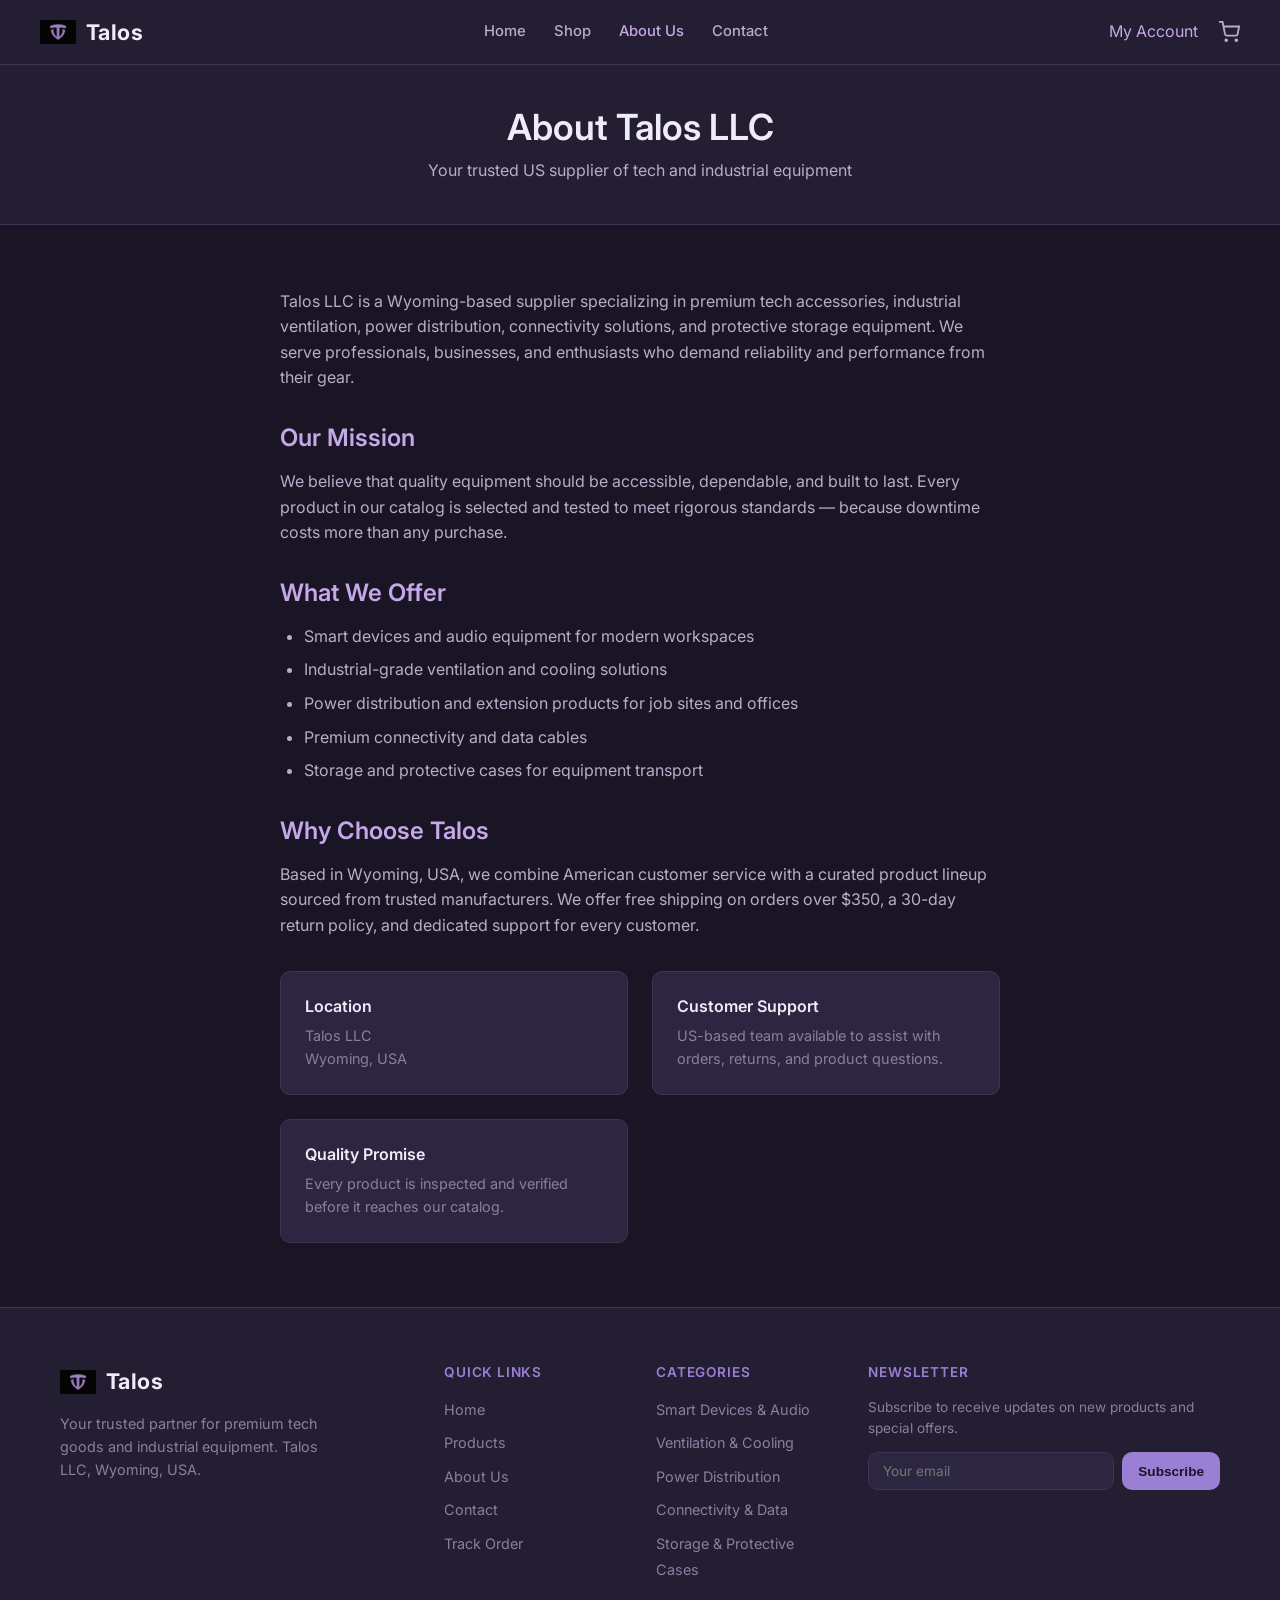
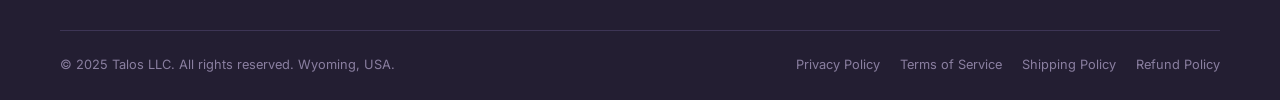
==== about.html @ 1036d042 "Initial commit: Talos LLC static website for GitHub Pages." ====
<!DOCTYPE html>
<html lang="en">
<head>
  <meta charset="UTF-8">
  <meta name="viewport" content="width=device-width, initial-scale=1.0">
  <title>About Us — Talos LLC</title>
  <link rel="preconnect" href="https://fonts.googleapis.com">
  <link rel="preconnect" href="https://fonts.gstatic.com" crossorigin>
  <link href="https://fonts.googleapis.com/css2?family=Inter:wght@400;500;600;700&display=swap" rel="stylesheet">
  <link rel="stylesheet" href="css/styles.css">
  <link rel="icon" href="images/logo.png" type="image/png">
</head>
<body>

<header class="site-header">
  <div class="container header-inner">
    <a href="index.html" class="logo">
      <img src="images/logo.png" alt="Talos LLC">
      Talos
    </a>
    <nav class="main-nav">
      <a href="index.html">Home</a>
      <a href="shop.html">Shop</a>
      <a href="about.html" class="active">About Us</a>
      <a href="contact.html">Contact</a>
    </nav>
    <div class="header-actions">
      <a href="account.html" class="main-nav" style="display:flex;">My Account</a>
      <a href="cart.html" class="cart-link">
        <svg width="22" height="22" viewBox="0 0 24 24" fill="none" stroke="currentColor" stroke-width="2"><circle cx="9" cy="21" r="1"/><circle cx="20" cy="21" r="1"/><path d="M1 1h4l2.68 13.39a2 2 0 0 0 2 1.61h9.72a2 2 0 0 0 2-1.61L23 6H6"/></svg>
        <span class="cart-count">0</span>
      </a>
      <button class="mobile-menu-toggle" aria-label="Menu">
        <span></span><span></span><span></span>
      </button>
    </div>
  </div>
  <nav class="mobile-nav container">
    <a href="index.html">Home</a>
    <a href="shop.html">Shop</a>
    <a href="about.html">About Us</a>
    <a href="contact.html">Contact</a>
    <a href="account.html">My Account</a>
    <a href="cart.html">Cart</a>
  </nav>
</header>

<main>
  <div class="page-header">
    <div class="container">
      <h1>About Talos LLC</h1>
      <p>Your trusted US supplier of tech and industrial equipment</p>
    </div>
  </div>

  <section>
    <div class="container content-section">
      <p>Talos LLC is a Wyoming-based supplier specializing in premium tech accessories, industrial ventilation, power distribution, connectivity solutions, and protective storage equipment. We serve professionals, businesses, and enthusiasts who demand reliability and performance from their gear.</p>

      <h2>Our Mission</h2>
      <p>We believe that quality equipment should be accessible, dependable, and built to last. Every product in our catalog is selected and tested to meet rigorous standards — because downtime costs more than any purchase.</p>

      <h2>What We Offer</h2>
      <ul>
        <li>Smart devices and audio equipment for modern workspaces</li>
        <li>Industrial-grade ventilation and cooling solutions</li>
        <li>Power distribution and extension products for job sites and offices</li>
        <li>Premium connectivity and data cables</li>
        <li>Storage and protective cases for equipment transport</li>
      </ul>

      <h2>Why Choose Talos</h2>
      <p>Based in Wyoming, USA, we combine American customer service with a curated product lineup sourced from trusted manufacturers. We offer free shipping on orders over $350, a 30-day return policy, and dedicated support for every customer.</p>

      <div class="info-grid">
        <div class="info-card">
          <h3>Location</h3>
          <p>Talos LLC<br>Wyoming, USA</p>
        </div>
        <div class="info-card">
          <h3>Customer Support</h3>
          <p>US-based team available to assist with orders, returns, and product questions.</p>
        </div>
        <div class="info-card">
          <h3>Quality Promise</h3>
          <p>Every product is inspected and verified before it reaches our catalog.</p>
        </div>
      </div>
    </div>
  </section>
</main>

<footer class="site-footer">
  <div class="container">
    <div class="footer-grid">
      <div class="footer-brand">
        <a href="index.html" class="logo">
          <img src="images/logo.png" alt="Talos LLC">
          Talos
        </a>
        <p>Your trusted partner for premium tech goods and industrial equipment. Talos LLC, Wyoming, USA.</p>
      </div>
      <div class="footer-col">
        <h4>Quick Links</h4>
        <ul>
          <li><a href="index.html">Home</a></li>
          <li><a href="shop.html">Products</a></li>
          <li><a href="about.html">About Us</a></li>
          <li><a href="contact.html">Contact</a></li>
          <li><a href="track-order.html">Track Order</a></li>
        </ul>
      </div>
      <div class="footer-col">
        <h4>Categories</h4>
        <ul>
          <li><a href="shop.html?category=smart-devices">Smart Devices & Audio</a></li>
          <li><a href="shop.html?category=ventilation">Ventilation & Cooling</a></li>
          <li><a href="shop.html?category=power">Power Distribution</a></li>
          <li><a href="shop.html?category=connectivity">Connectivity & Data</a></li>
          <li><a href="shop.html?category=storage">Storage & Protective Cases</a></li>
        </ul>
      </div>
      <div class="footer-col">
        <h4>Newsletter</h4>
        <p style="color: var(--text-muted); font-size: 0.85rem;">Subscribe to receive updates on new products and special offers.</p>
        <form id="newsletter-form" class="newsletter-form">
          <div class="form-fields" style="display: contents;">
            <input type="email" placeholder="Your email" required>
            <button type="submit">Subscribe</button>
          </div>
          <div class="form-success">
            <h3>Thank you!</h3>
            <p style="color: var(--text-secondary);">You've been subscribed to our newsletter.</p>
          </div>
        </form>
      </div>
    </div>
    <div class="footer-bottom">
      <p>&copy; 2025 Talos LLC. All rights reserved. Wyoming, USA.</p>
      <div class="footer-legal">
        <a href="privacy.html">Privacy Policy</a>
        <a href="terms.html">Terms of Service</a>
        <a href="shipping.html">Shipping Policy</a>
        <a href="refunds.html">Refund Policy</a>
      </div>
    </div>
  </div>
</footer>

<script src="https://code.jquery.com/jquery-3.7.1.min.js"></script>
<script src="js/products.js"></script>
<script src="js/cart.js"></script>
<script src="js/main.js"></script>
</body>
</html>
---- css/styles.css ----
/* Talos LLC — Dark Lilac Theme */
:root {
  --bg-primary: #1a1525;
  --bg-secondary: #231e32;
  --bg-card: #2d2640;
  --bg-card-hover: #362f4d;
  --accent: #9b7fd4;
  --accent-light: #c4a8e8;
  --accent-dark: #7a5fb8;
  --text-primary: #f0ebf8;
  --text-secondary: #b8adc9;
  --text-muted: #8a7fa0;
  --border: #3d3555;
  --success: #6dd4a0;
  --error: #e87b7b;
  --radius: 10px;
  --radius-lg: 16px;
  --shadow: 0 4px 24px rgba(0, 0, 0, 0.35);
  --transition: 0.25s ease;
  --font: 'Inter', -apple-system, BlinkMacSystemFont, 'Segoe UI', sans-serif;
  --max-width: 1200px;
}

*, *::before, *::after { box-sizing: border-box; margin: 0; padding: 0; }

html { scroll-behavior: smooth; }

body {
  font-family: var(--font);
  background: var(--bg-primary);
  color: var(--text-primary);
  line-height: 1.6;
  min-height: 100vh;
  display: flex;
  flex-direction: column;
}

img { max-width: 100%; height: auto; display: block; }

a { color: var(--accent-light); text-decoration: none; transition: color var(--transition); }
a:hover { color: var(--accent); }

h1, h2, h3, h4 { line-height: 1.25; font-weight: 600; }

.container {
  width: 100%;
  max-width: var(--max-width);
  margin: 0 auto;
  padding: 0 1.25rem;
}

/* Header */
.site-header {
  background: var(--bg-secondary);
  border-bottom: 1px solid var(--border);
  position: sticky;
  top: 0;
  z-index: 100;
}

.header-inner {
  display: flex;
  align-items: center;
  justify-content: space-between;
  padding: 0.875rem 0;
  gap: 1rem;
}

.logo {
  display: flex;
  align-items: center;
  gap: 0.625rem;
  font-size: 1.35rem;
  font-weight: 700;
  color: var(--text-primary);
  letter-spacing: 0.02em;
}

.logo img { width: 36px; height: 36px; object-fit: contain; }
.logo:hover { color: var(--accent-light); }

.main-nav { display: flex; align-items: center; gap: 1.75rem; }
.main-nav a {
  color: var(--text-secondary);
  font-size: 0.925rem;
  font-weight: 500;
}
.main-nav a:hover, .main-nav a.active { color: var(--accent-light); }

.header-actions { display: flex; align-items: center; gap: 1.25rem; }

.cart-link {
  position: relative;
  color: var(--text-secondary);
  display: flex;
  align-items: center;
  gap: 0.375rem;
}
.cart-link:hover { color: var(--accent-light); }

.cart-count {
  background: var(--accent);
  color: var(--bg-primary);
  font-size: 0.7rem;
  font-weight: 700;
  width: 18px;
  height: 18px;
  border-radius: 50%;
  display: none;
  align-items: center;
  justify-content: center;
}
.cart-count.visible { display: flex; }

.mobile-menu-toggle {
  display: none;
  background: none;
  border: none;
  cursor: pointer;
  padding: 0.25rem;
  flex-direction: column;
  gap: 5px;
}
.mobile-menu-toggle span {
  display: block;
  width: 24px;
  height: 2px;
  background: var(--text-primary);
  transition: var(--transition);
}
.mobile-menu-toggle.active span:nth-child(1) { transform: rotate(45deg) translate(5px, 5px); }
.mobile-menu-toggle.active span:nth-child(2) { opacity: 0; }
.mobile-menu-toggle.active span:nth-child(3) { transform: rotate(-45deg) translate(5px, -5px); }

.mobile-nav {
  display: none;
  flex-direction: column;
  padding: 1rem 0;
  border-top: 1px solid var(--border);
  gap: 0.75rem;
}
.mobile-nav.open { display: flex; }
.mobile-nav a { color: var(--text-secondary); padding: 0.5rem 0; font-weight: 500; }

/* Buttons */
.btn {
  display: inline-flex;
  align-items: center;
  justify-content: center;
  padding: 0.75rem 1.5rem;
  border-radius: var(--radius);
  font-family: var(--font);
  font-size: 0.925rem;
  font-weight: 600;
  cursor: pointer;
  border: 2px solid transparent;
  transition: all var(--transition);
  text-align: center;
}

.btn-primary {
  background: linear-gradient(135deg, var(--accent), var(--accent-dark));
  color: #fff;
  border-color: var(--accent);
}
.btn-primary:hover {
  background: linear-gradient(135deg, var(--accent-light), var(--accent));
  box-shadow: 0 0 20px rgba(155, 127, 212, 0.35);
  color: #fff;
}

.btn-outline {
  background: transparent;
  color: var(--accent-light);
  border-color: var(--accent);
}
.btn-outline:hover { background: rgba(155, 127, 212, 0.12); color: var(--accent-light); }

.btn-sm { padding: 0.5rem 1rem; font-size: 0.85rem; }
.btn-lg { padding: 0.875rem 2rem; font-size: 1rem; }
.btn-block { width: 100%; }

.add-to-cart-btn.added { background: var(--success); border-color: var(--success); }

/* Hero */
.hero {
  position: relative;
  min-height: 520px;
  display: flex;
  align-items: center;
  overflow: hidden;
}

.hero-bg {
  position: absolute;
  inset: 0;
  background-size: cover;
  background-position: center;
  filter: brightness(0.45);
}

.hero-bg::after {
  content: '';
  position: absolute;
  inset: 0;
  background: linear-gradient(135deg, rgba(26, 21, 37, 0.92) 0%, rgba(45, 38, 64, 0.75) 50%, rgba(122, 95, 184, 0.25) 100%);
}

.hero-content {
  position: relative;
  z-index: 1;
  max-width: 640px;
  padding: 4rem 0;
}

.hero h1 {
  font-size: clamp(2rem, 5vw, 3.25rem);
  margin-bottom: 1.25rem;
  background: linear-gradient(135deg, var(--text-primary), var(--accent-light));
  -webkit-background-clip: text;
  -webkit-text-fill-color: transparent;
  background-clip: text;
}

.hero p {
  font-size: 1.125rem;
  color: var(--text-secondary);
  margin-bottom: 2rem;
  max-width: 520px;
}

.hero-actions { display: flex; gap: 1rem; flex-wrap: wrap; }

/* Sections */
section { padding: 4rem 0; }
.section-header {
  text-align: center;
  margin-bottom: 2.5rem;
}
.section-header h2 { font-size: 2rem; margin-bottom: 0.5rem; }
.section-header p { color: var(--text-secondary); max-width: 560px; margin: 0 auto; }

/* Category Grid */
.category-grid {
  display: grid;
  grid-template-columns: repeat(auto-fill, minmax(210px, 1fr));
  gap: 1.25rem;
}

.category-card {
  background: var(--bg-card);
  border-radius: var(--radius-lg);
  overflow: hidden;
  border: 1px solid var(--border);
  transition: all var(--transition);
}
.category-card:hover {
  transform: translateY(-4px);
  border-color: var(--accent);
  box-shadow: var(--shadow);
}

.category-card-link { display: block; color: inherit; }
.category-card-image { height: 160px; overflow: hidden; }
.category-card-image img { width: 100%; height: 100%; object-fit: cover; transition: transform var(--transition); }
.category-card:hover .category-card-image img { transform: scale(1.05); }

.category-card-body { padding: 1.25rem; }
.category-card-body h3 { font-size: 1rem; margin-bottom: 0.375rem; }
.category-card-body p { font-size: 0.85rem; color: var(--text-muted); margin-bottom: 0.75rem; }
.category-card-body .shop-link { font-size: 0.85rem; font-weight: 600; color: var(--accent); }

/* Product Grid */
.product-grid {
  display: grid;
  grid-template-columns: repeat(auto-fill, minmax(240px, 1fr));
  gap: 1.5rem;
}

.product-card {
  background: var(--bg-card);
  border-radius: var(--radius-lg);
  border: 1px solid var(--border);
  overflow: hidden;
  display: flex;
  flex-direction: column;
  transition: all var(--transition);
}
.product-card:hover { border-color: var(--accent-dark); box-shadow: var(--shadow); }

.product-card-link { color: inherit; flex: 1; }
.product-card-image {
  height: 200px;
  background: var(--bg-secondary);
  overflow: hidden;
}
.product-card-image img { width: 100%; height: 100%; object-fit: cover; }

.product-card-body { padding: 1.25rem; }
.product-category { font-size: 0.75rem; color: var(--accent); text-transform: uppercase; letter-spacing: 0.05em; font-weight: 600; }
.product-name { font-size: 1rem; margin: 0.375rem 0; color: var(--text-primary); }
.product-price { font-size: 1.125rem; font-weight: 700; color: var(--accent-light); }

.product-card .add-to-cart-btn { margin: 0 1.25rem 1.25rem; }

/* Promo Banner */
.promo-banner {
  background: linear-gradient(135deg, var(--bg-card) 0%, rgba(122, 95, 184, 0.3) 100%);
  border: 1px solid var(--accent-dark);
  border-radius: var(--radius-lg);
  padding: 3rem;
  display: flex;
  align-items: center;
  justify-content: space-between;
  gap: 2rem;
  flex-wrap: wrap;
}

.promo-badge {
  display: inline-block;
  background: var(--accent);
  color: var(--bg-primary);
  font-size: 0.75rem;
  font-weight: 700;
  padding: 0.25rem 0.75rem;
  border-radius: 20px;
  margin-bottom: 0.75rem;
  text-transform: uppercase;
  letter-spacing: 0.05em;
}

.promo-banner h2 { font-size: 1.75rem; margin-bottom: 0.5rem; }
.promo-banner p { color: var(--text-secondary); max-width: 480px; }

/* Trust Badges */
.trust-grid {
  display: grid;
  grid-template-columns: repeat(auto-fill, minmax(220px, 1fr));
  gap: 1.5rem;
}

.trust-item {
  text-align: center;
  padding: 1.5rem;
  background: var(--bg-card);
  border-radius: var(--radius);
  border: 1px solid var(--border);
}

.trust-icon {
  width: 48px;
  height: 48px;
  margin: 0 auto 1rem;
  background: rgba(155, 127, 212, 0.15);
  border-radius: 50%;
  display: flex;
  align-items: center;
  justify-content: center;
  font-size: 1.25rem;
}

.trust-item h3 { font-size: 1rem; margin-bottom: 0.375rem; }
.trust-item p { font-size: 0.85rem; color: var(--text-muted); }

/* Page Header */
.page-header {
  background: var(--bg-secondary);
  border-bottom: 1px solid var(--border);
  padding: 2.5rem 0;
  text-align: center;
}
.page-header h1 { font-size: 2.25rem; margin-bottom: 0.5rem; }
.page-header p { color: var(--text-secondary); }

/* Shop Filters */
.shop-filters {
  display: flex;
  flex-wrap: wrap;
  gap: 0.625rem;
  margin-bottom: 2rem;
  justify-content: center;
}

.filter-btn {
  padding: 0.5rem 1.125rem;
  border-radius: 20px;
  border: 1px solid var(--border);
  background: var(--bg-card);
  color: var(--text-secondary);
  font-family: var(--font);
  font-size: 0.85rem;
  font-weight: 500;
  cursor: pointer;
  transition: all var(--transition);
}
.filter-btn:hover, .filter-btn.active {
  background: var(--accent);
  color: var(--bg-primary);
  border-color: var(--accent);
}

/* Product Detail */
.product-detail-grid {
  display: grid;
  grid-template-columns: 1fr 1fr;
  gap: 3rem;
  align-items: start;
}

.product-detail-image {
  background: var(--bg-card);
  border-radius: var(--radius-lg);
  border: 1px solid var(--border);
  overflow: hidden;
  aspect-ratio: 1;
}
.product-detail-image img { width: 100%; height: 100%; object-fit: cover; }

.product-detail-info h1 { font-size: 2rem; margin: 0.5rem 0 1rem; }
.product-detail-price { font-size: 1.75rem; font-weight: 700; color: var(--accent-light); margin-bottom: 1.25rem; }
.product-detail-desc { color: var(--text-secondary); margin-bottom: 2rem; line-height: 1.7; }

.product-detail-actions { display: flex; gap: 1rem; align-items: center; flex-wrap: wrap; margin-bottom: 1.5rem; }

.quantity-selector {
  display: flex;
  align-items: center;
  border: 1px solid var(--border);
  border-radius: var(--radius);
  overflow: hidden;
}

.qty-btn {
  background: var(--bg-card);
  border: none;
  color: var(--text-primary);
  width: 40px;
  height: 44px;
  cursor: pointer;
  font-size: 1.125rem;
  transition: background var(--transition);
}
.qty-btn:hover { background: var(--bg-card-hover); }

#product-qty {
  width: 50px;
  height: 44px;
  border: none;
  border-left: 1px solid var(--border);
  border-right: 1px solid var(--border);
  background: var(--bg-secondary);
  color: var(--text-primary);
  text-align: center;
  font-family: var(--font);
  font-size: 1rem;
  -moz-appearance: textfield;
}
#product-qty::-webkit-outer-spin-button,
#product-qty::-webkit-inner-spin-button { -webkit-appearance: none; }

.back-link { font-size: 0.9rem; color: var(--text-muted); }
.back-link:hover { color: var(--accent-light); }

/* Cart */
.cart-layout {
  display: grid;
  grid-template-columns: 1fr 340px;
  gap: 2rem;
  align-items: start;
}

.cart-item {
  display: grid;
  grid-template-columns: 80px 1fr auto auto auto;
  gap: 1.25rem;
  align-items: center;
  padding: 1.25rem;
  background: var(--bg-card);
  border-radius: var(--radius);
  border: 1px solid var(--border);
  margin-bottom: 1rem;
}

.cart-item-image {
  width: 80px;
  height: 80px;
  border-radius: var(--radius);
  overflow: hidden;
  background: var(--bg-secondary);
}
.cart-item-image img { width: 100%; height: 100%; object-fit: cover; }

.cart-item-info h3 { font-size: 1rem; margin-bottom: 0.25rem; }
.cart-item-info h3 a { color: var(--text-primary); }
.cart-item-info h3 a:hover { color: var(--accent-light); }
.cart-item-price { color: var(--text-muted); font-size: 0.875rem; }

.cart-item-qty {
  display: flex;
  align-items: center;
  gap: 0.75rem;
}
.cart-item-qty .qty-btn { width: 32px; height: 32px; font-size: 1rem; }

.cart-item-total { font-weight: 700; color: var(--accent-light); min-width: 70px; text-align: right; }

.cart-item-remove {
  background: none;
  border: none;
  color: var(--text-muted);
  font-size: 1.5rem;
  cursor: pointer;
  padding: 0.25rem;
  line-height: 1;
  transition: color var(--transition);
}
.cart-item-remove:hover { color: var(--error); }

.cart-summary {
  background: var(--bg-card);
  border: 1px solid var(--border);
  border-radius: var(--radius-lg);
  padding: 1.75rem;
  position: sticky;
  top: 90px;
}
.cart-summary h3 { margin-bottom: 1.25rem; font-size: 1.125rem; }

.summary-row {
  display: flex;
  justify-content: space-between;
  margin-bottom: 0.75rem;
  font-size: 0.925rem;
  color: var(--text-secondary);
}
.summary-row.discount { color: var(--success); }
.summary-row.total {
  font-size: 1.125rem;
  font-weight: 700;
  color: var(--text-primary);
  border-top: 1px solid var(--border);
  padding-top: 0.75rem;
  margin-top: 0.5rem;
}

.promo-hint { font-size: 0.8rem; color: var(--accent); margin-bottom: 0.75rem; }
.summary-divider { border-top: 1px solid var(--border); margin: 1rem 0; }

.cart-summary .btn { margin-top: 0.75rem; }

/* Checkout */
.checkout-layout {
  display: grid;
  grid-template-columns: 1fr 360px;
  gap: 2.5rem;
  align-items: start;
}

.checkout-form-section { margin-bottom: 2rem; }
.checkout-form-section h3 {
  font-size: 1.125rem;
  margin-bottom: 1rem;
  padding-bottom: 0.5rem;
  border-bottom: 1px solid var(--border);
}

.form-row {
  display: grid;
  grid-template-columns: 1fr 1fr;
  gap: 1rem;
}

.form-group { margin-bottom: 1rem; }
.form-group label {
  display: block;
  font-size: 0.85rem;
  font-weight: 500;
  color: var(--text-secondary);
  margin-bottom: 0.375rem;
}

.form-group input,
.form-group select,
.form-group textarea {
  width: 100%;
  padding: 0.75rem 1rem;
  background: var(--bg-card);
  border: 1px solid var(--border);
  border-radius: var(--radius);
  color: var(--text-primary);
  font-family: var(--font);
  font-size: 0.925rem;
  transition: border-color var(--transition);
}
.form-group input:focus,
.form-group select:focus,
.form-group textarea:focus {
  outline: none;
  border-color: var(--accent);
}

.form-group textarea { resize: vertical; min-height: 120px; }

.checkout-summary-box {
  background: var(--bg-card);
  border: 1px solid var(--border);
  border-radius: var(--radius-lg);
  padding: 1.75rem;
  position: sticky;
  top: 90px;
}
.checkout-summary-box h3 { margin-bottom: 1.25rem; }

.checkout-item {
  display: flex;
  justify-content: space-between;
  font-size: 0.875rem;
  color: var(--text-secondary);
  margin-bottom: 0.625rem;
  gap: 1rem;
}

.checkout-error {
  display: none;
  background: rgba(232, 123, 123, 0.12);
  border: 1px solid var(--error);
  border-radius: var(--radius-lg);
  padding: 2.5rem;
  text-align: center;
  margin-top: 2rem;
}
.checkout-error.visible { display: block; }
.checkout-error h2 { color: var(--error); margin-bottom: 0.75rem; }
.checkout-error p { color: var(--text-secondary); margin-bottom: 1.5rem; }

/* Forms (contact, track, account) */
.form-card {
  max-width: 560px;
  margin: 0 auto;
  background: var(--bg-card);
  border: 1px solid var(--border);
  border-radius: var(--radius-lg);
  padding: 2.5rem;
}

.form-success {
  display: none;
  text-align: center;
  padding: 2rem;
}
.form-success.visible { display: block; }
.form-success h3 { color: var(--success); margin-bottom: 0.5rem; }

.form-error {
  display: none;
  background: rgba(232, 123, 123, 0.12);
  border: 1px solid var(--error);
  border-radius: var(--radius);
  padding: 1.25rem;
  margin-top: 1rem;
  text-align: center;
  color: var(--error);
}
.form-error.visible { display: block; }

/* Account */
.account-tabs {
  display: flex;
  gap: 0;
  margin-bottom: 2rem;
  border-bottom: 1px solid var(--border);
}

.account-tab {
  flex: 1;
  padding: 0.875rem;
  background: none;
  border: none;
  border-bottom: 2px solid transparent;
  color: var(--text-muted);
  font-family: var(--font);
  font-size: 0.925rem;
  font-weight: 600;
  cursor: pointer;
  transition: all var(--transition);
}
.account-tab.active { color: var(--accent-light); border-bottom-color: var(--accent); }

.account-panel { display: none; }
.account-panel.active { display: block; }

.account-message {
  display: none;
  background: rgba(109, 212, 160, 0.12);
  border: 1px solid var(--success);
  border-radius: var(--radius);
  padding: 1rem;
  margin-bottom: 1.25rem;
  text-align: center;
  color: var(--success);
  font-size: 0.9rem;
}
.account-message.visible { display: block; }

.account-message.error {
  background: rgba(232, 123, 123, 0.12);
  border-color: var(--error);
  color: var(--error);
}

/* About / Content pages */
.content-section { max-width: 760px; margin: 0 auto; }
.content-section h2 { font-size: 1.5rem; margin: 2rem 0 1rem; color: var(--accent-light); }
.content-section p { color: var(--text-secondary); margin-bottom: 1rem; }
.content-section ul { color: var(--text-secondary); margin: 0 0 1rem 1.5rem; }
.content-section li { margin-bottom: 0.5rem; }

.info-grid {
  display: grid;
  grid-template-columns: repeat(auto-fill, minmax(280px, 1fr));
  gap: 1.5rem;
  margin-top: 2rem;
}

.info-card {
  background: var(--bg-card);
  border: 1px solid var(--border);
  border-radius: var(--radius);
  padding: 1.5rem;
}
.info-card h3 { margin-bottom: 0.5rem; font-size: 1rem; }
.info-card p { font-size: 0.9rem; color: var(--text-muted); margin: 0; }

/* Empty State */
.empty-state {
  text-align: center;
  padding: 4rem 2rem;
}
.empty-state h2 { margin-bottom: 0.75rem; }
.empty-state p { color: var(--text-muted); margin-bottom: 1.5rem; }

/* Footer */
.site-footer {
  background: var(--bg-secondary);
  border-top: 1px solid var(--border);
  margin-top: auto;
  padding: 3.5rem 0 1.5rem;
}

.footer-grid {
  display: grid;
  grid-template-columns: 2fr 1fr 1fr 1.5fr;
  gap: 2.5rem;
  margin-bottom: 2.5rem;
}

.footer-brand p { color: var(--text-muted); font-size: 0.9rem; margin-top: 0.75rem; max-width: 280px; }

.footer-col h4 {
  font-size: 0.85rem;
  text-transform: uppercase;
  letter-spacing: 0.06em;
  color: var(--accent);
  margin-bottom: 1rem;
}

.footer-col ul { list-style: none; }
.footer-col li { margin-bottom: 0.5rem; }
.footer-col a { color: var(--text-muted); font-size: 0.9rem; }
.footer-col a:hover { color: var(--accent-light); }

.newsletter-form { display: flex; gap: 0.5rem; margin-top: 0.75rem; }
.newsletter-form input {
  flex: 1;
  padding: 0.625rem 0.875rem;
  background: var(--bg-card);
  border: 1px solid var(--border);
  border-radius: var(--radius);
  color: var(--text-primary);
  font-family: var(--font);
  font-size: 0.85rem;
}
.newsletter-form input:focus { outline: none; border-color: var(--accent); }
.newsletter-form button {
  padding: 0.625rem 1rem;
  background: var(--accent);
  color: var(--bg-primary);
  border: none;
  border-radius: var(--radius);
  font-weight: 600;
  font-size: 0.85rem;
  cursor: pointer;
  white-space: nowrap;
  transition: background var(--transition);
}
.newsletter-form button:hover { background: var(--accent-light); }

.footer-bottom {
  border-top: 1px solid var(--border);
  padding-top: 1.5rem;
  display: flex;
  justify-content: space-between;
  align-items: center;
  flex-wrap: wrap;
  gap: 1rem;
}
.footer-bottom p { font-size: 0.8rem; color: var(--text-muted); }

.footer-legal { display: flex; gap: 1.25rem; flex-wrap: wrap; }
.footer-legal a { font-size: 0.8rem; color: var(--text-muted); }

main { flex: 1; }

/* Responsive */
@media (max-width: 900px) {
  .main-nav { display: none; }
  .mobile-menu-toggle { display: flex; }

  .product-detail-grid,
  .cart-layout,
  .checkout-layout { grid-template-columns: 1fr; }

  .cart-summary,
  .checkout-summary-box { position: static; }

  .footer-grid { grid-template-columns: 1fr 1fr; }

  .cart-item {
    grid-template-columns: 70px 1fr;
    grid-template-rows: auto auto;
  }
  .cart-item-qty { grid-column: 2; }
  .cart-item-total { grid-column: 2; text-align: left; }
  .cart-item-remove { position: absolute; right: 1rem; top: 1rem; }
  .cart-item { position: relative; }
}

@media (max-width: 600px) {
  .hero { min-height: 420px; }
  .hero-actions { flex-direction: column; }
  .hero-actions .btn { width: 100%; }

  .promo-banner { padding: 2rem; flex-direction: column; text-align: center; }

  .form-row { grid-template-columns: 1fr; }
  .footer-grid { grid-template-columns: 1fr; }

  .newsletter-form { flex-direction: column; }
}
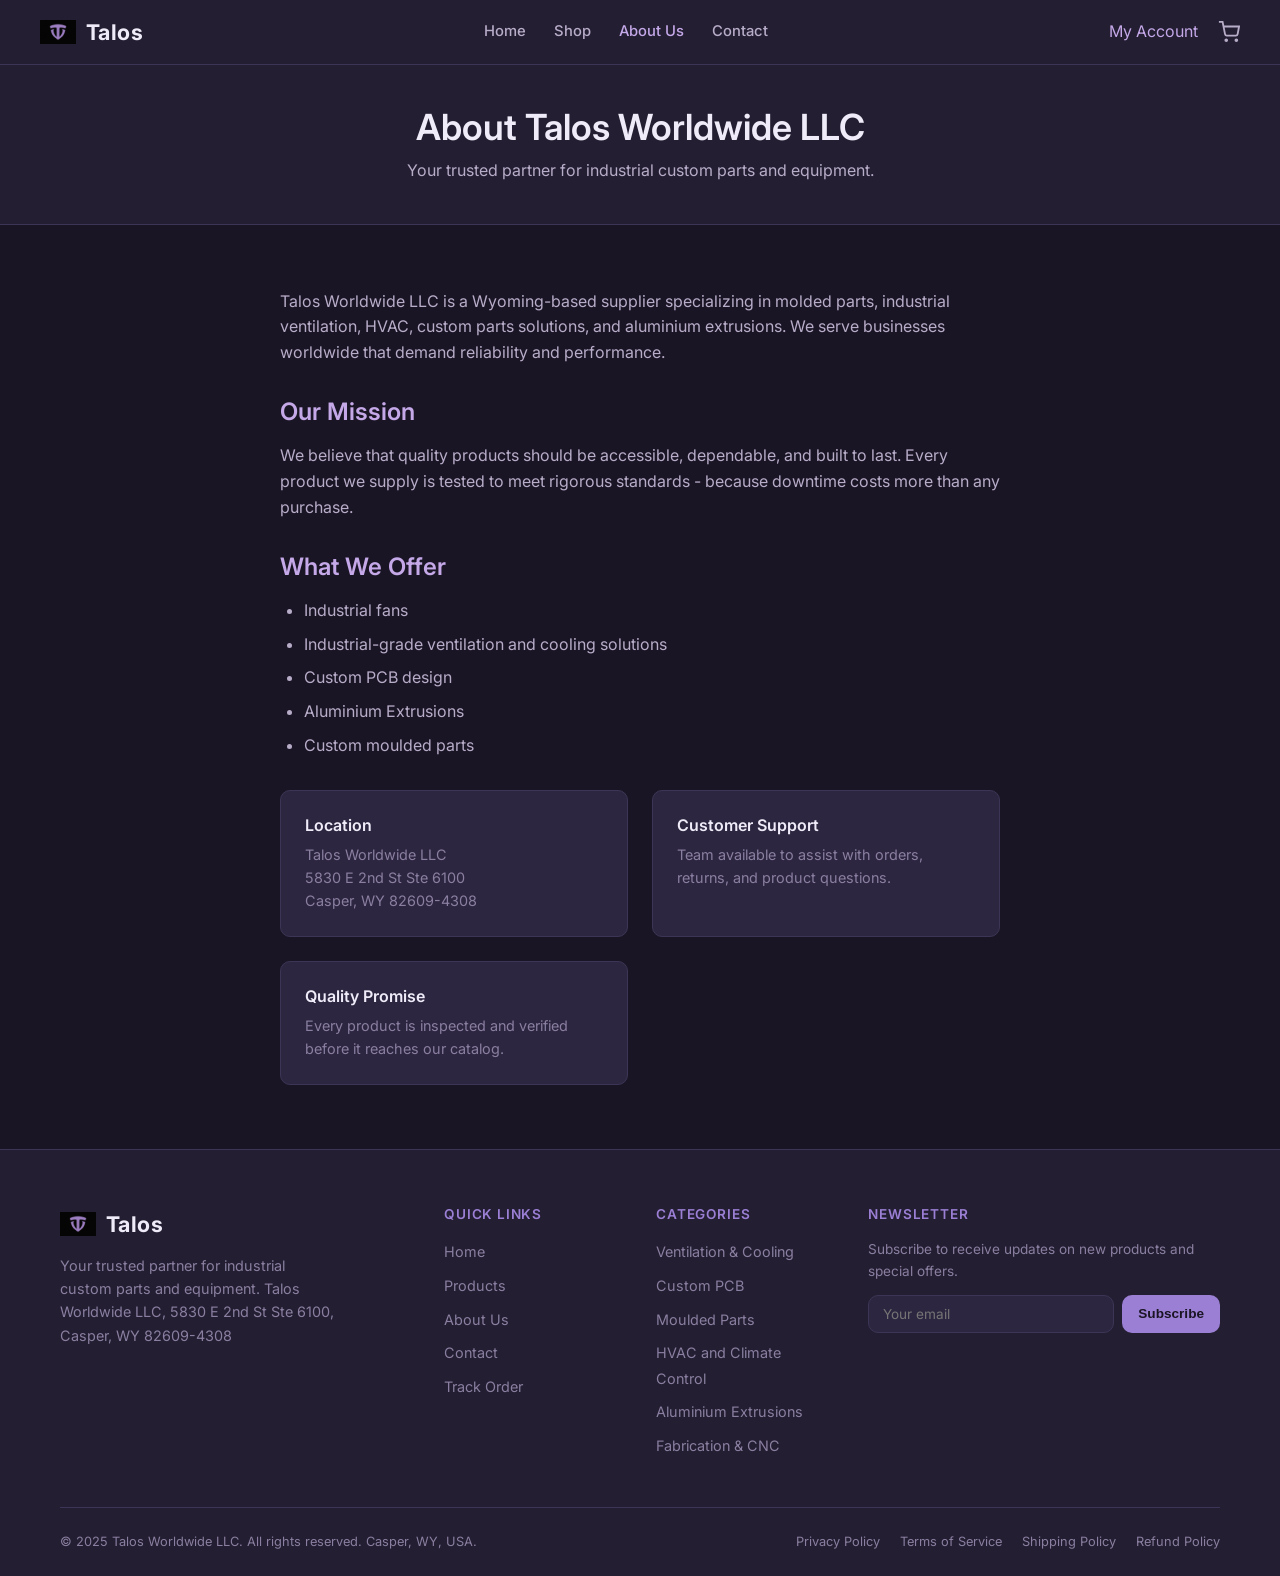
==== commit 6ea0e034: "Update Talos Worldwide site with real product catalog and POA pricing. Replace AI product images wit" ====
--- a/about.html
+++ b/about.html
@@ -3,7 +3,7 @@
 <head>
   <meta charset="UTF-8">
   <meta name="viewport" content="width=device-width, initial-scale=1.0">
-  <title>About Us — Talos LLC</title>
+  <title>About Us - Talos Worldwide LLC</title>
   <link rel="preconnect" href="https://fonts.googleapis.com">
   <link rel="preconnect" href="https://fonts.gstatic.com" crossorigin>
   <link href="https://fonts.googleapis.com/css2?family=Inter:wght@400;500;600;700&display=swap" rel="stylesheet">
@@ -15,7 +15,7 @@
 <header class="site-header">
   <div class="container header-inner">
     <a href="index.html" class="logo">
-      <img src="images/logo.png" alt="Talos LLC">
+      <img src="images/logo.png" alt="Talos Worldwide LLC">
       Talos
     </a>
     <nav class="main-nav">
@@ -48,38 +48,35 @@
 <main>
   <div class="page-header">
     <div class="container">
-      <h1>About Talos LLC</h1>
-      <p>Your trusted US supplier of tech and industrial equipment</p>
+      <h1>About Talos Worldwide LLC</h1>
+      <p>Your trusted partner for industrial custom parts and equipment.</p>
     </div>
   </div>
 
   <section>
     <div class="container content-section">
-      <p>Talos LLC is a Wyoming-based supplier specializing in premium tech accessories, industrial ventilation, power distribution, connectivity solutions, and protective storage equipment. We serve professionals, businesses, and enthusiasts who demand reliability and performance from their gear.</p>
+      <p>Talos Worldwide LLC is a Wyoming-based supplier specializing in molded parts, industrial ventilation, HVAC, custom parts solutions, and aluminium extrusions. We serve businesses worldwide that demand reliability and performance.</p>
 
       <h2>Our Mission</h2>
-      <p>We believe that quality equipment should be accessible, dependable, and built to last. Every product in our catalog is selected and tested to meet rigorous standards — because downtime costs more than any purchase.</p>
+      <p>We believe that quality products should be accessible, dependable, and built to last. Every product we supply is tested to meet rigorous standards - because downtime costs more than any purchase.</p>
 
       <h2>What We Offer</h2>
       <ul>
-        <li>Smart devices and audio equipment for modern workspaces</li>
+        <li>Industrial fans</li>
         <li>Industrial-grade ventilation and cooling solutions</li>
-        <li>Power distribution and extension products for job sites and offices</li>
-        <li>Premium connectivity and data cables</li>
-        <li>Storage and protective cases for equipment transport</li>
+        <li>Custom PCB design</li>
+        <li>Aluminium Extrusions</li>
+        <li>Custom moulded parts</li>
       </ul>
-
-      <h2>Why Choose Talos</h2>
-      <p>Based in Wyoming, USA, we combine American customer service with a curated product lineup sourced from trusted manufacturers. We offer free shipping on orders over $350, a 30-day return policy, and dedicated support for every customer.</p>
 
       <div class="info-grid">
         <div class="info-card">
           <h3>Location</h3>
-          <p>Talos LLC<br>Wyoming, USA</p>
+          <p>Talos Worldwide LLC<br>5830 E 2nd St Ste 6100<br>Casper, WY 82609-4308</p>
         </div>
         <div class="info-card">
           <h3>Customer Support</h3>
-          <p>US-based team available to assist with orders, returns, and product questions.</p>
+          <p>Team available to assist with orders, returns, and product questions.</p>
         </div>
         <div class="info-card">
           <h3>Quality Promise</h3>
@@ -95,10 +92,10 @@
     <div class="footer-grid">
       <div class="footer-brand">
         <a href="index.html" class="logo">
-          <img src="images/logo.png" alt="Talos LLC">
+          <img src="images/logo.png" alt="Talos Worldwide LLC">
           Talos
         </a>
-        <p>Your trusted partner for premium tech goods and industrial equipment. Talos LLC, Wyoming, USA.</p>
+        <p>Your trusted partner for industrial custom parts and equipment. Talos Worldwide LLC, 5830 E 2nd St Ste 6100, Casper, WY 82609-4308</p>
       </div>
       <div class="footer-col">
         <h4>Quick Links</h4>
@@ -113,12 +110,12 @@
       <div class="footer-col">
         <h4>Categories</h4>
         <ul>
-          <li><a href="shop.html?category=smart-devices">Smart Devices & Audio</a></li>
           <li><a href="shop.html?category=ventilation">Ventilation & Cooling</a></li>
-          <li><a href="shop.html?category=power">Power Distribution</a></li>
-          <li><a href="shop.html?category=connectivity">Connectivity & Data</a></li>
-          <li><a href="shop.html?category=storage">Storage & Protective Cases</a></li>
-        </ul>
+          <li><a href="shop.html?category=custom-pcb">Custom PCB</a></li>
+          <li><a href="shop.html?category=moulded">Moulded Parts</a></li>
+          <li><a href="shop.html?category=hvac">HVAC and Climate Control</a></li>
+          <li><a href="shop.html?category=aluminium">Aluminium Extrusions</a></li>
+          <li><a href="shop.html?category=fabrication">Fabrication & CNC</a></li>        </ul>
       </div>
       <div class="footer-col">
         <h4>Newsletter</h4>
@@ -136,7 +133,7 @@
       </div>
     </div>
     <div class="footer-bottom">
-      <p>&copy; 2025 Talos LLC. All rights reserved. Wyoming, USA.</p>
+      <p>&copy; 2025 Talos Worldwide LLC. All rights reserved. Casper, WY, USA.</p>
       <div class="footer-legal">
         <a href="privacy.html">Privacy Policy</a>
         <a href="terms.html">Terms of Service</a>
--- a/css/styles.css
+++ b/css/styles.css
@@ -1,4 +1,4 @@
-/* Talos LLC — Dark Lilac Theme */
+﻿/* Talos Worldwide LLC — Dark Lilac Theme */
 :root {
   --bg-primary: #1a1525;
   --bg-secondary: #231e32;
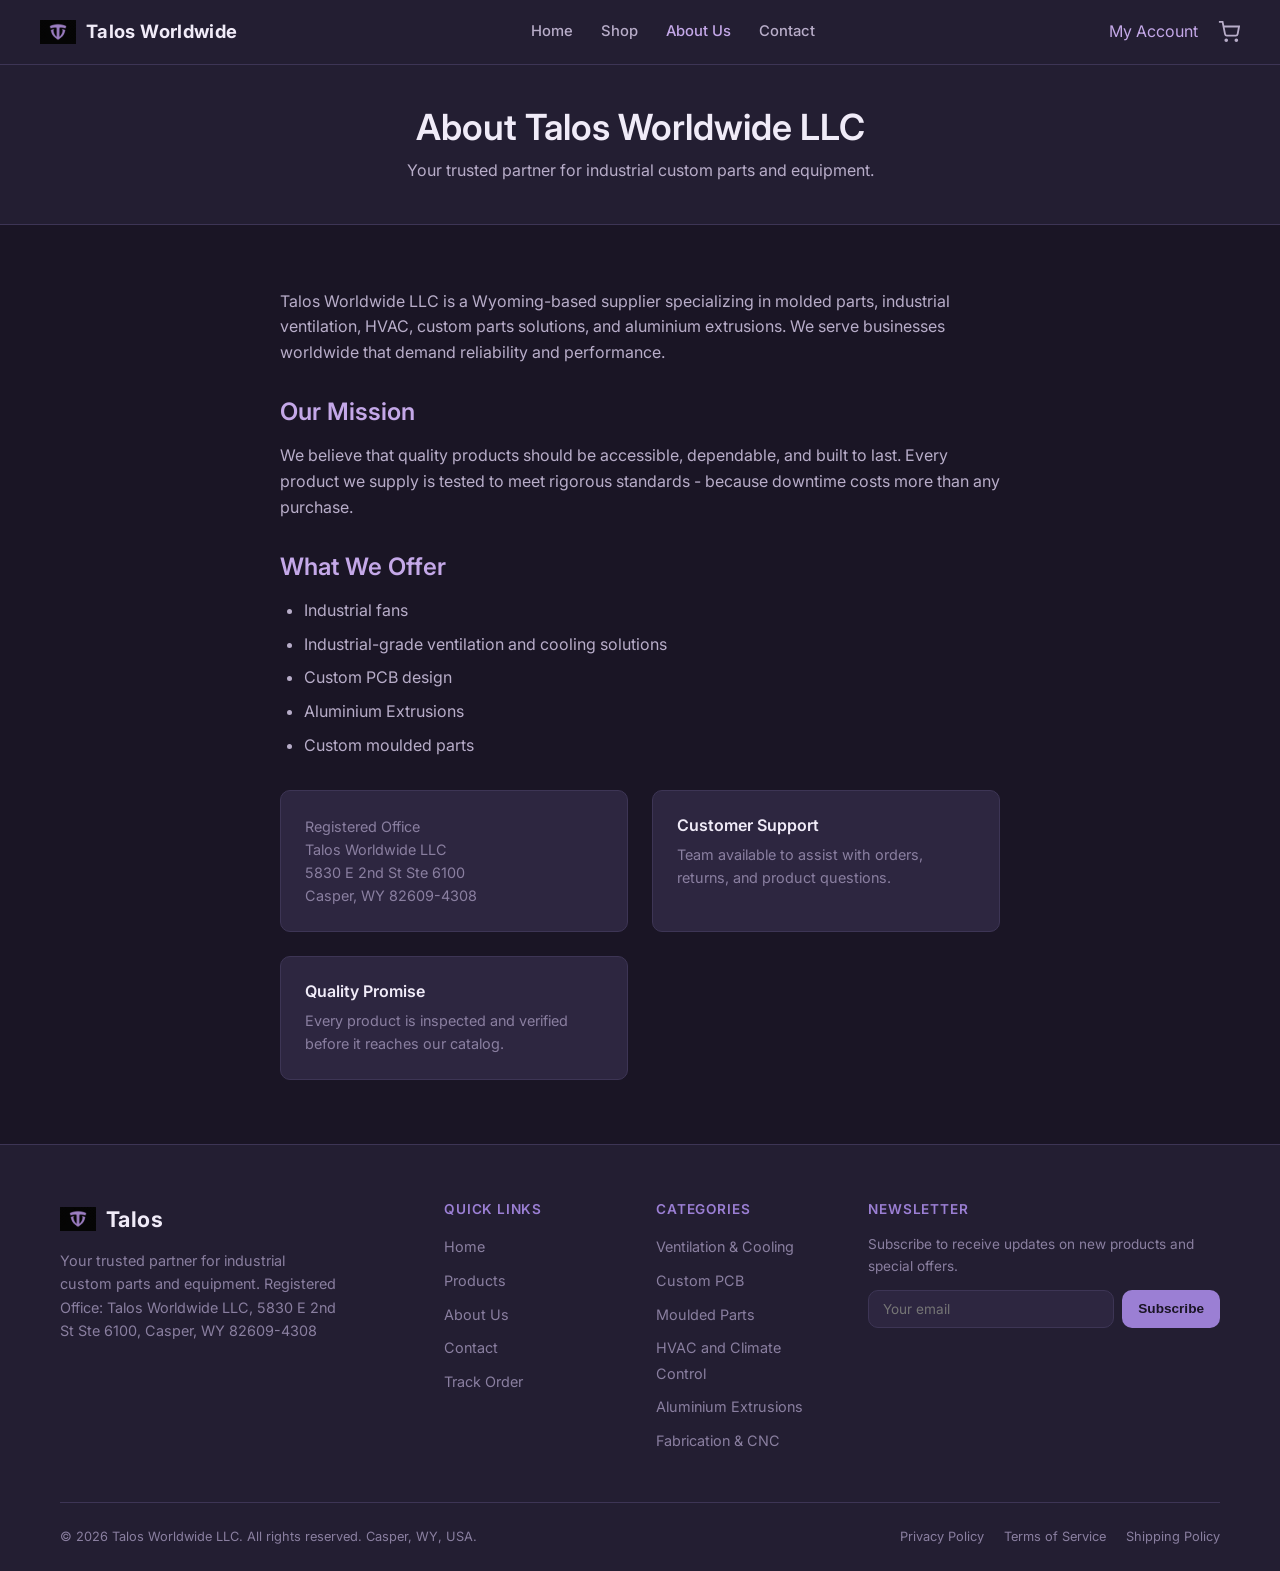
==== commit 9547df9b: "Update branding, legal pages, and product catalog for live deploy. Rename header to Talos Worldwide," ====
--- a/about.html
+++ b/about.html
@@ -16,7 +16,7 @@
   <div class="container header-inner">
     <a href="index.html" class="logo">
       <img src="images/logo.png" alt="Talos Worldwide LLC">
-      Talos
+      Talos Worldwide
     </a>
     <nav class="main-nav">
       <a href="index.html">Home</a>
@@ -71,8 +71,7 @@
 
       <div class="info-grid">
         <div class="info-card">
-          <h3>Location</h3>
-          <p>Talos Worldwide LLC<br>5830 E 2nd St Ste 6100<br>Casper, WY 82609-4308</p>
+          <p>Registered Office<br>Talos Worldwide LLC<br>5830 E 2nd St Ste 6100<br>Casper, WY 82609-4308</p>
         </div>
         <div class="info-card">
           <h3>Customer Support</h3>
@@ -95,7 +94,7 @@
           <img src="images/logo.png" alt="Talos Worldwide LLC">
           Talos
         </a>
-        <p>Your trusted partner for industrial custom parts and equipment. Talos Worldwide LLC, 5830 E 2nd St Ste 6100, Casper, WY 82609-4308</p>
+        <p>Your trusted partner for industrial custom parts and equipment. Registered Office: Talos Worldwide LLC, 5830 E 2nd St Ste 6100, Casper, WY 82609-4308</p>
       </div>
       <div class="footer-col">
         <h4>Quick Links</h4>
@@ -133,12 +132,11 @@
       </div>
     </div>
     <div class="footer-bottom">
-      <p>&copy; 2025 Talos Worldwide LLC. All rights reserved. Casper, WY, USA.</p>
+      <p>&copy; <span class="copyright-year">2026</span> Talos Worldwide LLC. All rights reserved. Casper, WY, USA.</p>
       <div class="footer-legal">
         <a href="privacy.html">Privacy Policy</a>
         <a href="terms.html">Terms of Service</a>
         <a href="shipping.html">Shipping Policy</a>
-        <a href="refunds.html">Refund Policy</a>
       </div>
     </div>
   </div>
--- a/css/styles.css
+++ b/css/styles.css
@@ -79,6 +79,12 @@
 .logo img { width: 36px; height: 36px; object-fit: contain; }
 .logo:hover { color: var(--accent-light); }
 
+.site-header .logo { font-size: 1.15rem; white-space: nowrap; }
+
+@media (max-width: 600px) {
+  .site-header .logo { font-size: 0.95rem; }
+}
+
 .main-nav { display: flex; align-items: center; gap: 1.75rem; }
 .main-nav a {
   color: var(--text-secondary);
